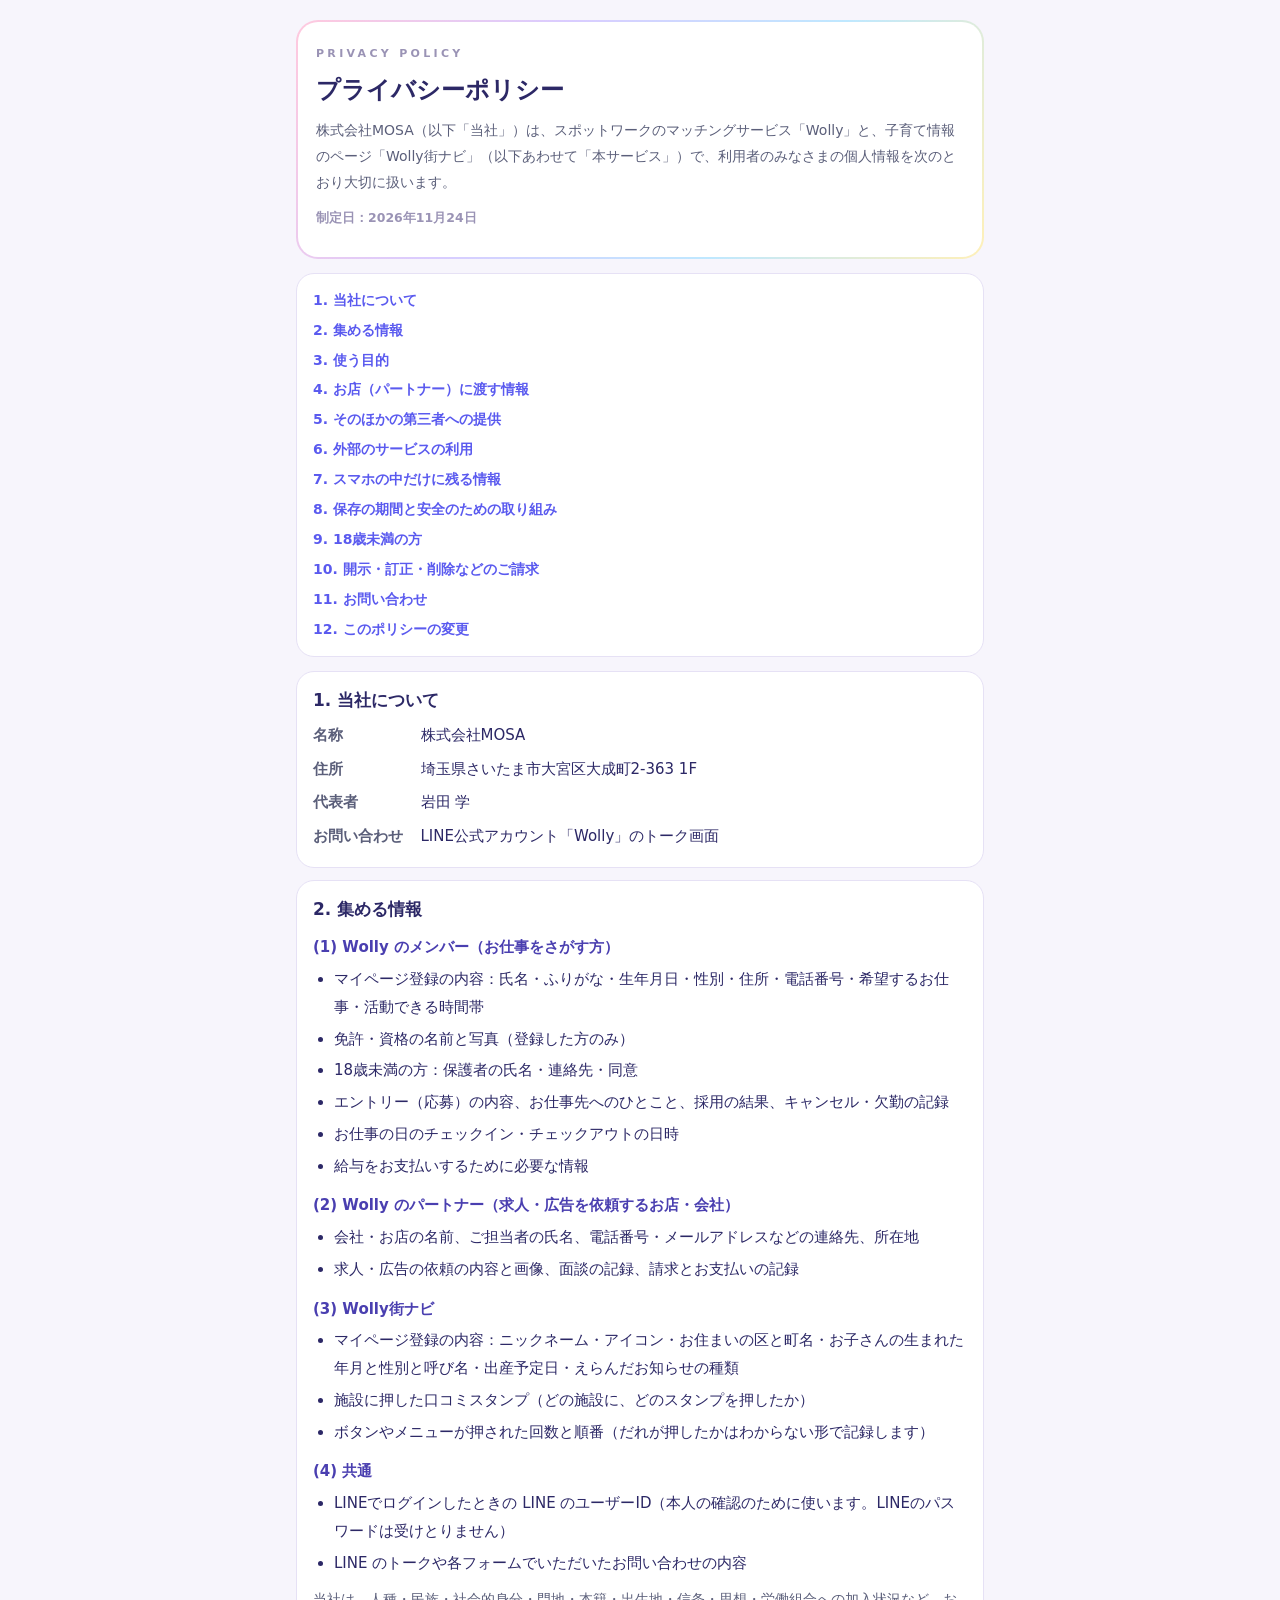
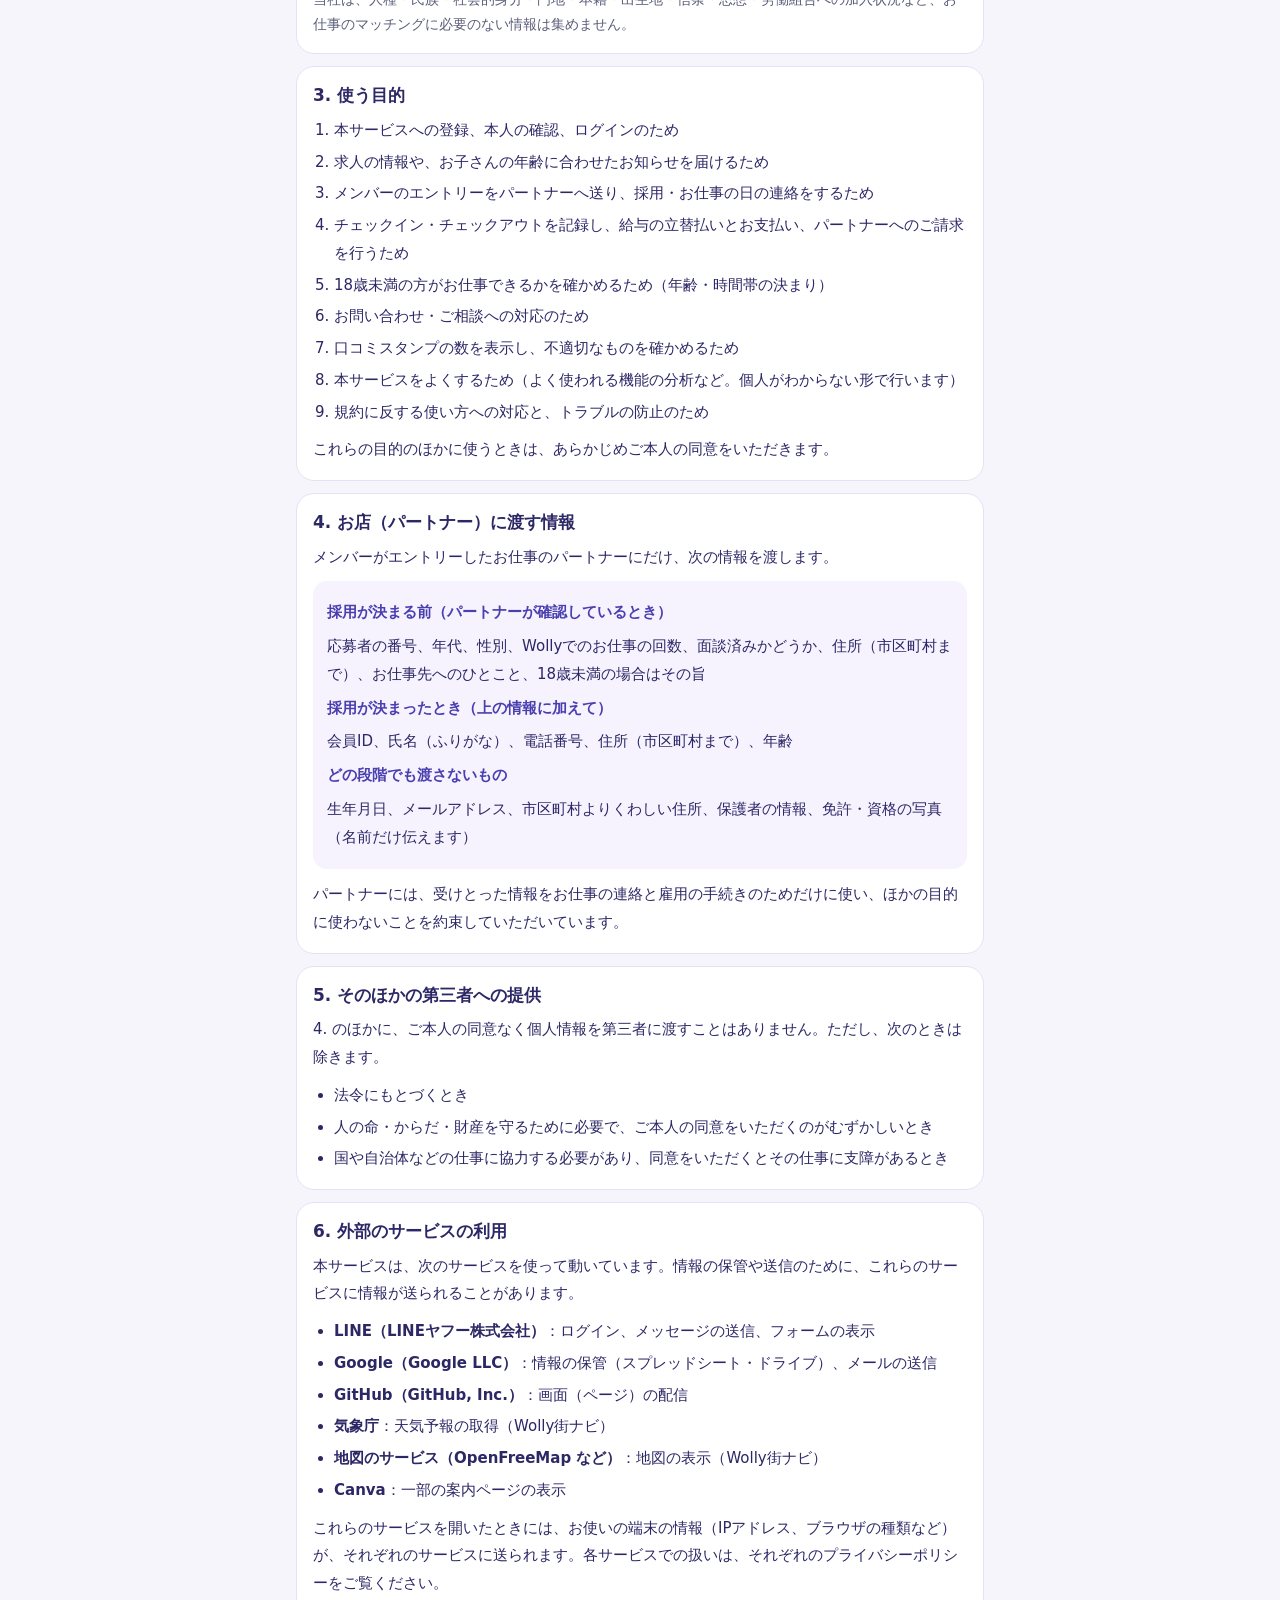
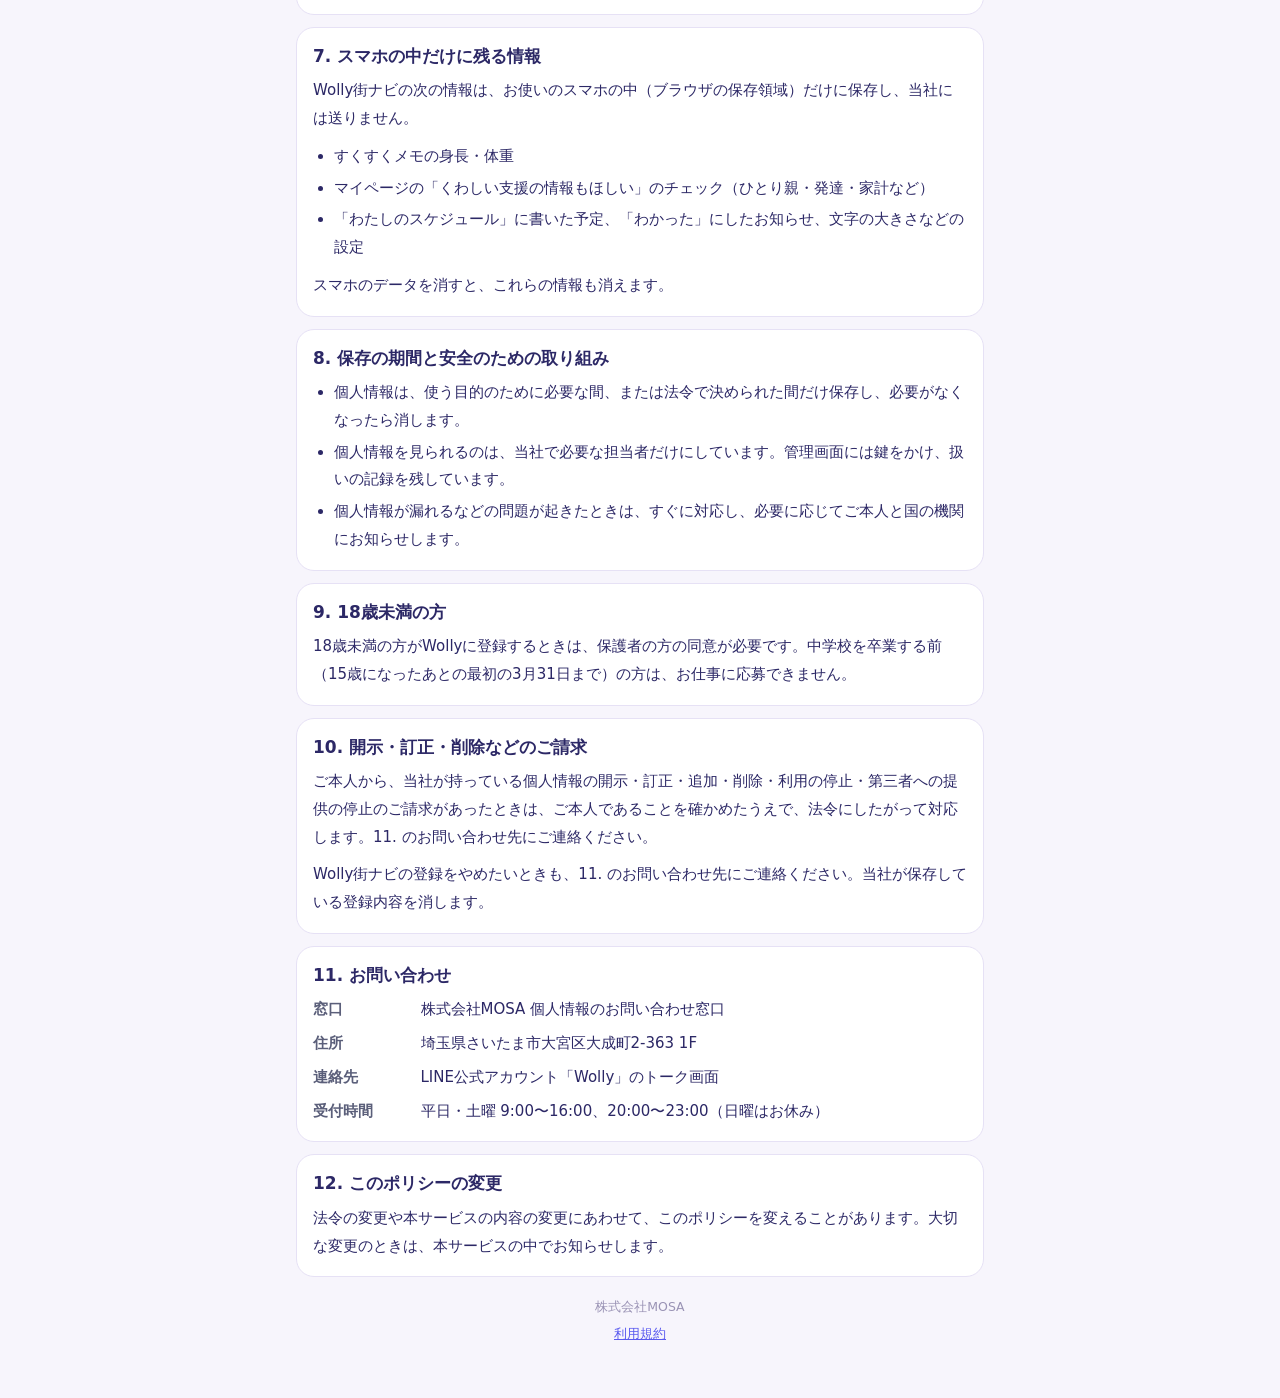
==== policy/index.html @ c994f8da "利用規約・プライバシーポリシーを公開 Co-Authored-By: Claude Opus 5.5 <noreply@anthropic.com>" ====
<!doctype html>
<html lang="ja">
<head>
<meta charset="utf-8">
<meta name="viewport" content="width=device-width,initial-scale=1">
<title>プライバシーポリシー｜Wolly</title>
<meta name="robots" content="index,follow">
<link rel="stylesheet" href="../legal.css">
</head>
<body>
<main class="lg">
<header class="lg-h">
  <p class="lg-k">PRIVACY POLICY</p>
  <h1>プライバシーポリシー</h1>
  <p class="lg-s">株式会社MOSA（以下「当社」）は、スポットワークのマッチングサービス「Wolly」と、子育て情報のページ「Wolly街ナビ」（以下あわせて「本サービス」）で、利用者のみなさまの個人情報を次のとおり大切に扱います。</p>
  <p class="lg-d">制定日：2026年11月24日</p>
</header>

<nav class="lg-toc" aria-label="目次">
  <a href="#p1">1. 当社について</a><a href="#p2">2. 集める情報</a><a href="#p3">3. 使う目的</a><a href="#p4">4. お店（パートナー）に渡す情報</a>
  <a href="#p5">5. そのほかの第三者への提供</a><a href="#p6">6. 外部のサービスの利用</a><a href="#p7">7. スマホの中だけに残る情報</a><a href="#p8">8. 保存の期間と安全のための取り組み</a>
  <a href="#p9">9. 18歳未満の方</a><a href="#p10">10. 開示・訂正・削除などのご請求</a><a href="#p11">11. お問い合わせ</a><a href="#p12">12. このポリシーの変更</a>
</nav>

<section id="p1"><h2>1. 当社について</h2>
<dl class="lg-dl"><dt>名称</dt><dd>株式会社MOSA</dd><dt>住所</dt><dd>埼玉県さいたま市大宮区大成町2-363 1F</dd><dt>代表者</dt><dd>岩田 学</dd><dt>お問い合わせ</dt><dd>LINE公式アカウント「Wolly」のトーク画面</dd></dl>
</section>

<section id="p2"><h2>2. 集める情報</h2>
<h3>(1) Wolly のメンバー（お仕事をさがす方）</h3>
<ul>
<li>マイページ登録の内容：氏名・ふりがな・生年月日・性別・住所・電話番号・希望するお仕事・活動できる時間帯</li>
<li>免許・資格の名前と写真（登録した方のみ）</li>
<li>18歳未満の方：保護者の氏名・連絡先・同意</li>
<li>エントリー（応募）の内容、お仕事先へのひとこと、採用の結果、キャンセル・欠勤の記録</li>
<li>お仕事の日のチェックイン・チェックアウトの日時</li>
<li>給与をお支払いするために必要な情報</li>
</ul>
<h3>(2) Wolly のパートナー（求人・広告を依頼するお店・会社）</h3>
<ul>
<li>会社・お店の名前、ご担当者の氏名、電話番号・メールアドレスなどの連絡先、所在地</li>
<li>求人・広告の依頼の内容と画像、面談の記録、請求とお支払いの記録</li>
</ul>
<h3>(3) Wolly街ナビ</h3>
<ul>
<li>マイページ登録の内容：ニックネーム・アイコン・お住まいの区と町名・お子さんの生まれた年月と性別と呼び名・出産予定日・えらんだお知らせの種類</li>
<li>施設に押した口コミスタンプ（どの施設に、どのスタンプを押したか）</li>
<li>ボタンやメニューが押された回数と順番（だれが押したかはわからない形で記録します）</li>
</ul>
<h3>(4) 共通</h3>
<ul>
<li>LINEでログインしたときの LINE のユーザーID（本人の確認のために使います。LINEのパスワードは受けとりません）</li>
<li>LINE のトークや各フォームでいただいたお問い合わせの内容</li>
</ul>
<p class="lg-n">当社は、人種・民族・社会的身分・門地・本籍・出生地・信条・思想・労働組合への加入状況など、お仕事のマッチングに必要のない情報は集めません。</p>
</section>

<section id="p3"><h2>3. 使う目的</h2>
<ol>
<li>本サービスへの登録、本人の確認、ログインのため</li>
<li>求人の情報や、お子さんの年齢に合わせたお知らせを届けるため</li>
<li>メンバーのエントリーをパートナーへ送り、採用・お仕事の日の連絡をするため</li>
<li>チェックイン・チェックアウトを記録し、給与の立替払いとお支払い、パートナーへのご請求を行うため</li>
<li>18歳未満の方がお仕事できるかを確かめるため（年齢・時間帯の決まり）</li>
<li>お問い合わせ・ご相談への対応のため</li>
<li>口コミスタンプの数を表示し、不適切なものを確かめるため</li>
<li>本サービスをよくするため（よく使われる機能の分析など。個人がわからない形で行います）</li>
<li>規約に反する使い方への対応と、トラブルの防止のため</li>
</ol>
<p>これらの目的のほかに使うときは、あらかじめご本人の同意をいただきます。</p>
</section>

<section id="p4"><h2>4. お店（パートナー）に渡す情報</h2>
<p>メンバーがエントリーしたお仕事のパートナーにだけ、次の情報を渡します。</p>
<div class="lg-box">
<p class="lg-bh">採用が決まる前（パートナーが確認しているとき）</p>
<p>応募者の番号、年代、性別、Wollyでのお仕事の回数、面談済みかどうか、住所（市区町村まで）、お仕事先へのひとこと、18歳未満の場合はその旨</p>
<p class="lg-bh">採用が決まったとき（上の情報に加えて）</p>
<p>会員ID、氏名（ふりがな）、電話番号、住所（市区町村まで）、年齢</p>
<p class="lg-bh">どの段階でも渡さないもの</p>
<p>生年月日、メールアドレス、市区町村よりくわしい住所、保護者の情報、免許・資格の写真（名前だけ伝えます）</p>
</div>
<p>パートナーには、受けとった情報をお仕事の連絡と雇用の手続きのためだけに使い、ほかの目的に使わないことを約束していただいています。</p>
</section>

<section id="p5"><h2>5. そのほかの第三者への提供</h2>
<p>4. のほかに、ご本人の同意なく個人情報を第三者に渡すことはありません。ただし、次のときは除きます。</p>
<ul><li>法令にもとづくとき</li><li>人の命・からだ・財産を守るために必要で、ご本人の同意をいただくのがむずかしいとき</li><li>国や自治体などの仕事に協力する必要があり、同意をいただくとその仕事に支障があるとき</li></ul>
</section>

<section id="p6"><h2>6. 外部のサービスの利用</h2>
<p>本サービスは、次のサービスを使って動いています。情報の保管や送信のために、これらのサービスに情報が送られることがあります。</p>
<ul>
<li><b>LINE（LINEヤフー株式会社）</b>：ログイン、メッセージの送信、フォームの表示</li>
<li><b>Google（Google LLC）</b>：情報の保管（スプレッドシート・ドライブ）、メールの送信</li>
<li><b>GitHub（GitHub, Inc.）</b>：画面（ページ）の配信</li>
<li><b>気象庁</b>：天気予報の取得（Wolly街ナビ）</li>
<li><b>地図のサービス（OpenFreeMap など）</b>：地図の表示（Wolly街ナビ）</li>
<li><b>Canva</b>：一部の案内ページの表示</li>
</ul>
<p>これらのサービスを開いたときには、お使いの端末の情報（IPアドレス、ブラウザの種類など）が、それぞれのサービスに送られます。各サービスでの扱いは、それぞれのプライバシーポリシーをご覧ください。</p>
</section>

<section id="p7"><h2>7. スマホの中だけに残る情報</h2>
<p>Wolly街ナビの次の情報は、お使いのスマホの中（ブラウザの保存領域）だけに保存し、当社には送りません。</p>
<ul>
<li>すくすくメモの身長・体重</li>
<li>マイページの「くわしい支援の情報もほしい」のチェック（ひとり親・発達・家計など）</li>
<li>「わたしのスケジュール」に書いた予定、「わかった」にしたお知らせ、文字の大きさなどの設定</li>
</ul>
<p>スマホのデータを消すと、これらの情報も消えます。</p>
</section>

<section id="p8"><h2>8. 保存の期間と安全のための取り組み</h2>
<ul>
<li>個人情報は、使う目的のために必要な間、または法令で決められた間だけ保存し、必要がなくなったら消します。</li>
<li>個人情報を見られるのは、当社で必要な担当者だけにしています。管理画面には鍵をかけ、扱いの記録を残しています。</li>
<li>個人情報が漏れるなどの問題が起きたときは、すぐに対応し、必要に応じてご本人と国の機関にお知らせします。</li>
</ul>
</section>

<section id="p9"><h2>9. 18歳未満の方</h2>
<p>18歳未満の方がWollyに登録するときは、保護者の方の同意が必要です。中学校を卒業する前（15歳になったあとの最初の3月31日まで）の方は、お仕事に応募できません。</p>
</section>

<section id="p10"><h2>10. 開示・訂正・削除などのご請求</h2>
<p>ご本人から、当社が持っている個人情報の開示・訂正・追加・削除・利用の停止・第三者への提供の停止のご請求があったときは、ご本人であることを確かめたうえで、法令にしたがって対応します。11. のお問い合わせ先にご連絡ください。</p>
<p>Wolly街ナビの登録をやめたいときも、11. のお問い合わせ先にご連絡ください。当社が保存している登録内容を消します。</p>
</section>

<section id="p11"><h2>11. お問い合わせ</h2>
<dl class="lg-dl"><dt>窓口</dt><dd>株式会社MOSA 個人情報のお問い合わせ窓口</dd><dt>住所</dt><dd>埼玉県さいたま市大宮区大成町2-363 1F</dd><dt>連絡先</dt><dd>LINE公式アカウント「Wolly」のトーク画面</dd><dt>受付時間</dt><dd>平日・土曜 9:00〜16:00、20:00〜23:00（日曜はお休み）</dd></dl>
</section>

<section id="p12"><h2>12. このポリシーの変更</h2>
<p>法令の変更や本サービスの内容の変更にあわせて、このポリシーを変えることがあります。大切な変更のときは、本サービスの中でお知らせします。</p>
</section>

<footer class="lg-f"><p>株式会社MOSA</p><p><a href="../terms/">利用規約</a></p></footer>
</main>
</body>
</html>
---- legal.css ----
/* 利用規約・プライバシーポリシー（liff/terms/・liff/policy/） */
:root{--ink:#2C2866;--sub:#5B5F7A;--line:#E6E1F5;--accent:#5A5AEF;--bg:#F7F5FC}
*{box-sizing:border-box}
html{-webkit-text-size-adjust:100%;text-size-adjust:100%}
body{margin:0;background:var(--bg);color:var(--ink);font-family:"Hiragino Sans","Hiragino Kaku Gothic ProN","Noto Sans JP",system-ui,sans-serif;font-size:15px;line-height:1.85;word-break:normal;overflow-wrap:anywhere}
.lg{max-width:720px;margin:0 auto;padding:20px 16px 48px}
.lg-h{padding:22px 18px 18px;border-radius:22px;background:#fff;border:2px solid transparent;background:linear-gradient(#fff,#fff) padding-box,linear-gradient(120deg,#FFC9DE,#D9CCFF,#BFE8FF,#FFF0B8) border-box;margin:0 0 14px}
.lg-k{margin:0;font-size:11px;letter-spacing:.3em;font-weight:700;color:#9A93B5}
.lg h1{margin:2px 0 10px;font-size:24px;line-height:1.4}
.lg-s{margin:0 0 8px;color:var(--sub);font-size:14px}
.lg-d{margin:0;font-size:12.5px;color:#9A93B5;font-weight:700}
.lg-toc{display:grid;gap:4px;margin:0 0 14px;padding:14px 16px;border-radius:18px;background:#fff;border:1px solid var(--line)}
.lg-toc a{color:var(--accent);text-decoration:none;font-size:14px;font-weight:700}
.lg section{margin:0 0 12px;padding:16px 16px 6px;border-radius:18px;background:#fff;border:1px solid var(--line);scroll-margin-top:12px}
.lg h2{margin:0 0 8px;font-size:17px;line-height:1.5;color:var(--ink)}
.lg h3{margin:12px 0 4px;font-size:15px;color:#4A3FB0}
.lg p{margin:0 0 10px}
.lg ul,.lg ol{margin:0 0 10px;padding-left:1.4em}
.lg li{margin:0 0 4px}
.lg-dl{display:grid;grid-template-columns:6.5em 1fr;gap:6px 10px;margin:0 0 10px}
.lg-dl dt{font-weight:700;color:var(--sub)}
.lg-dl dd{margin:0}
.lg-box{margin:6px 0 12px;padding:12px 14px;border-radius:14px;background:#F6F3FF}
.lg-box p{margin:0 0 6px}
.lg-bh{font-weight:800;color:#4A3FB0;margin-top:6px!important}
.lg-n{font-size:13.5px;color:var(--sub)}
.lg a{color:var(--accent)}
.lg-f{margin:18px 0 0;text-align:center;font-size:12.5px;color:#9A93B5}
.lg-f p{margin:0 0 4px}
@media (max-width:359px){body{font-size:14px}.lg h1{font-size:21px}.lg-dl{grid-template-columns:1fr}.lg-dl dt{margin-top:4px}}
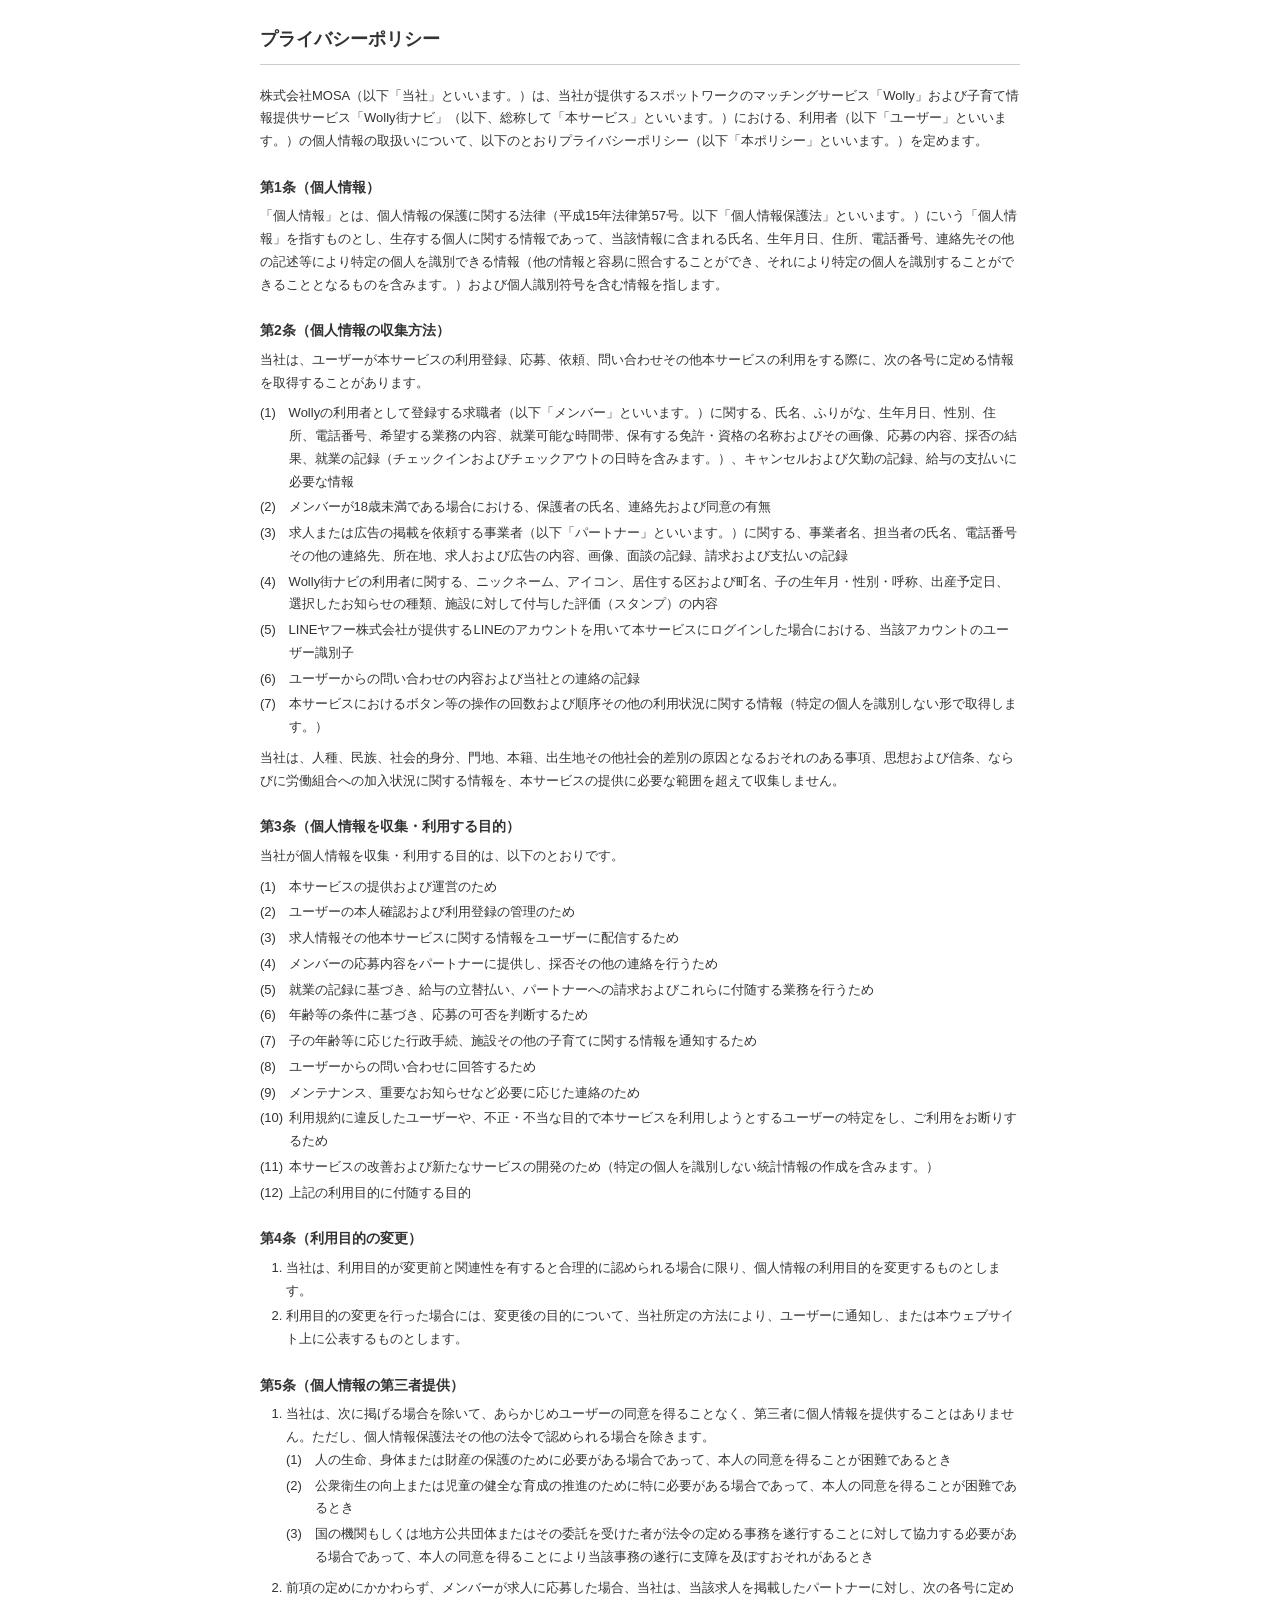
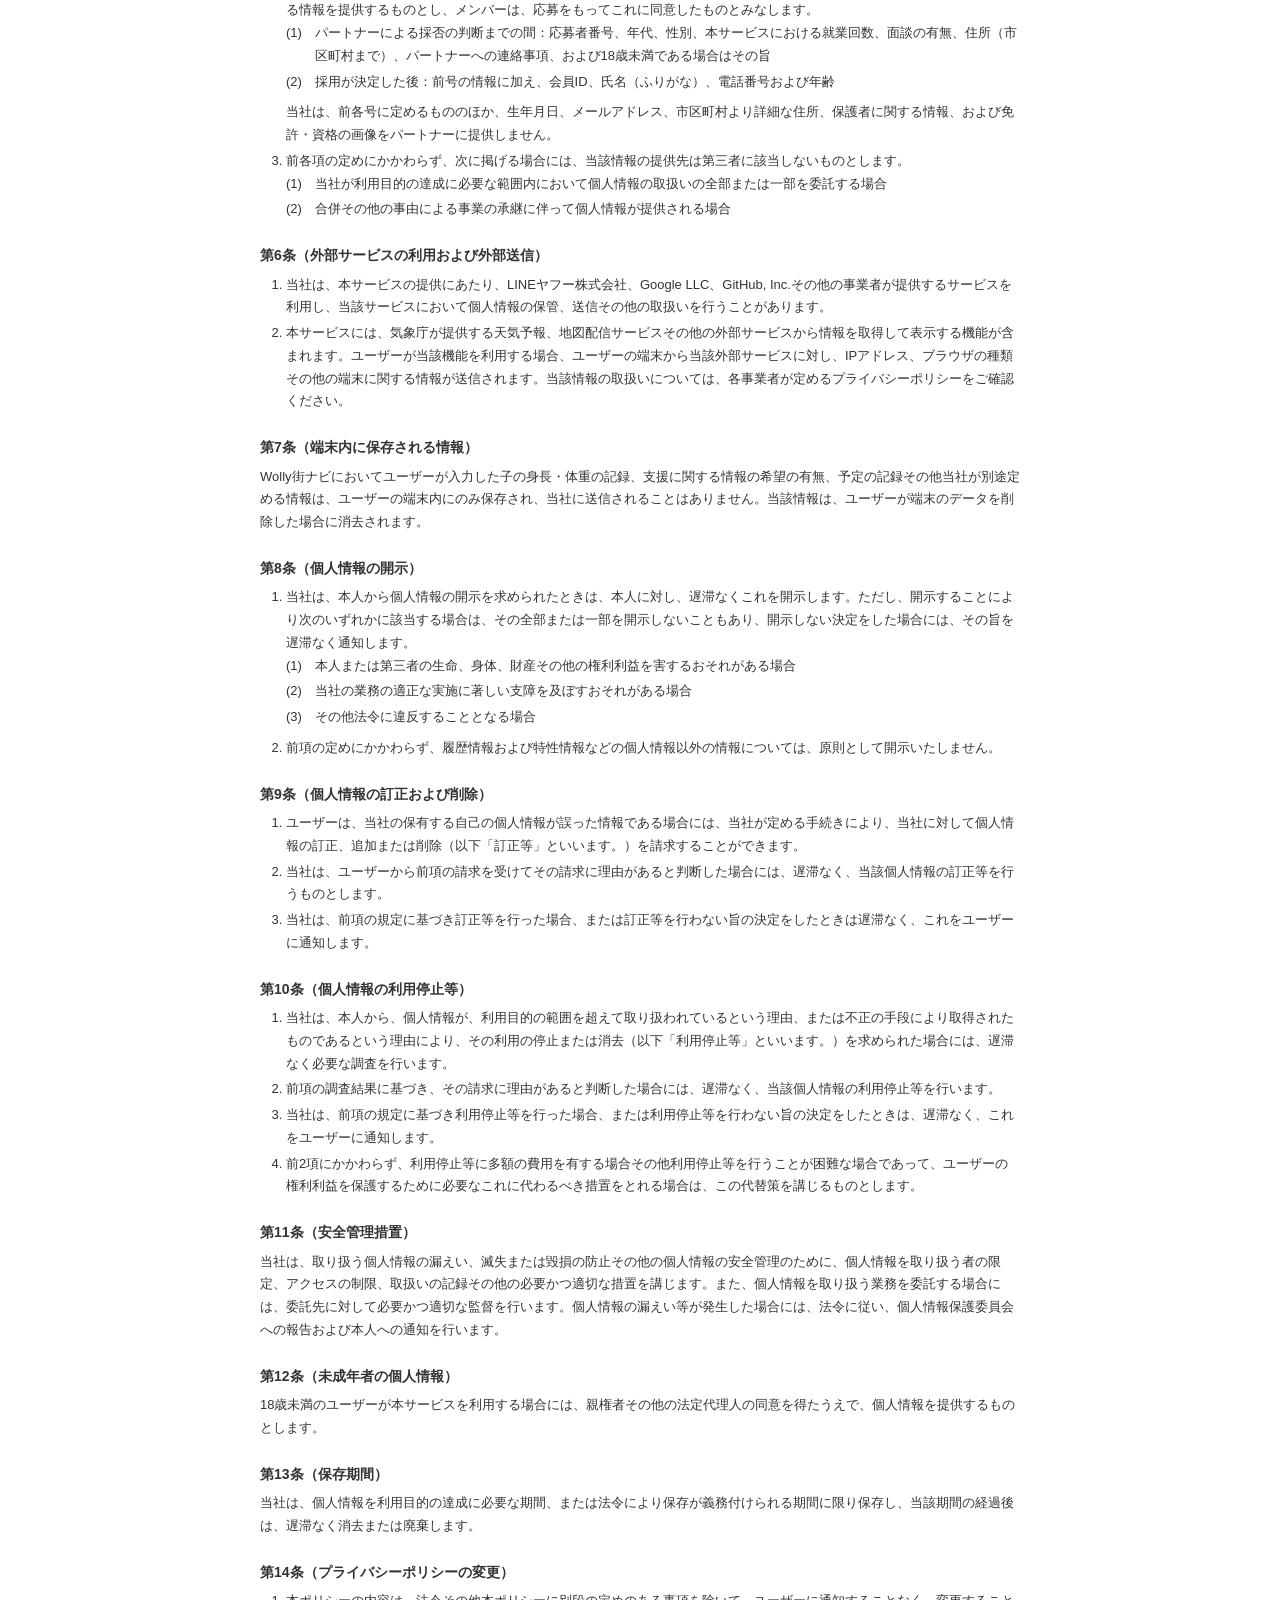
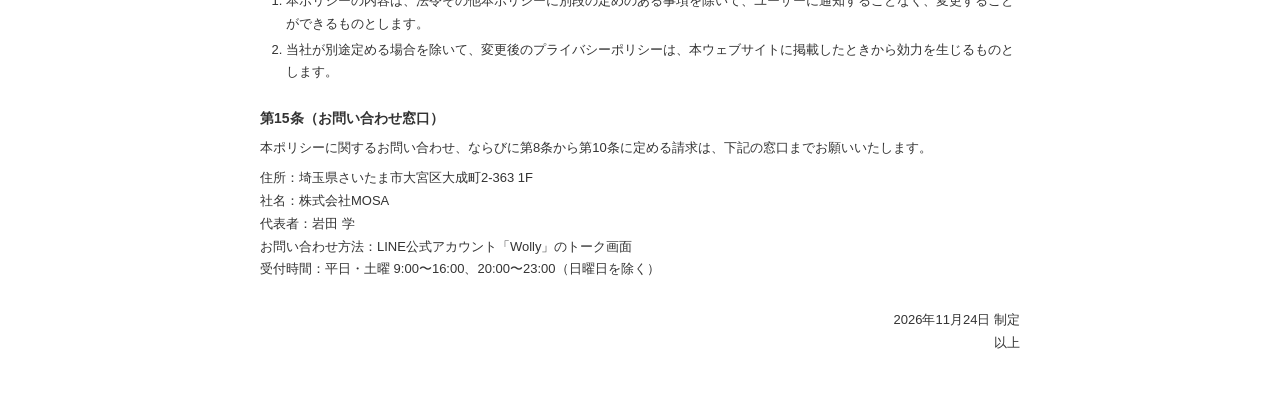
==== commit fb262336: "プライバシーポリシーを条文形式に Co-Authored-By: Claude Opus 5.5 <noreply@anthropic.com>" ====
--- a/policy/index.html
+++ b/policy/index.html
@@ -3,140 +3,149 @@
 <head>
 <meta charset="utf-8">
 <meta name="viewport" content="width=device-width,initial-scale=1">
-<title>プライバシーポリシー｜Wolly</title>
+<title>プライバシーポリシー｜株式会社MOSA</title>
 <meta name="robots" content="index,follow">
-<link rel="stylesheet" href="../legal.css">
+<style>
+html{-webkit-text-size-adjust:100%;text-size-adjust:100%}
+body{margin:0;background:#fff;color:#333;font-family:"Hiragino Kaku Gothic ProN","Hiragino Sans","Noto Sans JP",Meiryo,sans-serif;font-size:13px;line-height:1.75;word-break:normal;overflow-wrap:anywhere}
+main{max-width:760px;margin:0 auto;padding:24px 16px 48px}
+h1{font-size:18px;font-weight:bold;margin:0 0 20px;padding-bottom:8px;border-bottom:1px solid #ccc}
+h2{font-size:14px;font-weight:bold;margin:22px 0 6px}
+p{margin:0 0 8px}
+ol,ul{margin:0 0 8px;padding-left:2em}
+li{margin:0 0 3px}
+ol.paren{list-style:none;padding-left:2.2em}
+ol.paren>li{text-indent:-2.2em}
+ol.paren>li>span.n{display:inline-block;width:2.2em;text-indent:0}
+.right{text-align:right;margin-top:28px}
+a{color:#333}
+</style>
 </head>
 <body>
-<main class="lg">
-<header class="lg-h">
-  <p class="lg-k">PRIVACY POLICY</p>
-  <h1>プライバシーポリシー</h1>
-  <p class="lg-s">株式会社MOSA（以下「当社」）は、スポットワークのマッチングサービス「Wolly」と、子育て情報のページ「Wolly街ナビ」（以下あわせて「本サービス」）で、利用者のみなさまの個人情報を次のとおり大切に扱います。</p>
-  <p class="lg-d">制定日：2026年11月24日</p>
-</header>
+<main>
+<h1>プライバシーポリシー</h1>
 
-<nav class="lg-toc" aria-label="目次">
-  <a href="#p1">1. 当社について</a><a href="#p2">2. 集める情報</a><a href="#p3">3. 使う目的</a><a href="#p4">4. お店（パートナー）に渡す情報</a>
-  <a href="#p5">5. そのほかの第三者への提供</a><a href="#p6">6. 外部のサービスの利用</a><a href="#p7">7. スマホの中だけに残る情報</a><a href="#p8">8. 保存の期間と安全のための取り組み</a>
-  <a href="#p9">9. 18歳未満の方</a><a href="#p10">10. 開示・訂正・削除などのご請求</a><a href="#p11">11. お問い合わせ</a><a href="#p12">12. このポリシーの変更</a>
-</nav>
+<p>株式会社MOSA（以下「当社」といいます。）は、当社が提供するスポットワークのマッチングサービス「Wolly」および子育て情報提供サービス「Wolly街ナビ」（以下、総称して「本サービス」といいます。）における、利用者（以下「ユーザー」といいます。）の個人情報の取扱いについて、以下のとおりプライバシーポリシー（以下「本ポリシー」といいます。）を定めます。</p>
 
-<section id="p1"><h2>1. 当社について</h2>
-<dl class="lg-dl"><dt>名称</dt><dd>株式会社MOSA</dd><dt>住所</dt><dd>埼玉県さいたま市大宮区大成町2-363 1F</dd><dt>代表者</dt><dd>岩田 学</dd><dt>お問い合わせ</dt><dd>LINE公式アカウント「Wolly」のトーク画面</dd></dl>
-</section>
+<h2>第1条（個人情報）</h2>
+<p>「個人情報」とは、個人情報の保護に関する法律（平成15年法律第57号。以下「個人情報保護法」といいます。）にいう「個人情報」を指すものとし、生存する個人に関する情報であって、当該情報に含まれる氏名、生年月日、住所、電話番号、連絡先その他の記述等により特定の個人を識別できる情報（他の情報と容易に照合することができ、それにより特定の個人を識別することができることとなるものを含みます。）および個人識別符号を含む情報を指します。</p>
 
-<section id="p2"><h2>2. 集める情報</h2>
-<h3>(1) Wolly のメンバー（お仕事をさがす方）</h3>
-<ul>
-<li>マイページ登録の内容：氏名・ふりがな・生年月日・性別・住所・電話番号・希望するお仕事・活動できる時間帯</li>
-<li>免許・資格の名前と写真（登録した方のみ）</li>
-<li>18歳未満の方：保護者の氏名・連絡先・同意</li>
-<li>エントリー（応募）の内容、お仕事先へのひとこと、採用の結果、キャンセル・欠勤の記録</li>
-<li>お仕事の日のチェックイン・チェックアウトの日時</li>
-<li>給与をお支払いするために必要な情報</li>
-</ul>
-<h3>(2) Wolly のパートナー（求人・広告を依頼するお店・会社）</h3>
-<ul>
-<li>会社・お店の名前、ご担当者の氏名、電話番号・メールアドレスなどの連絡先、所在地</li>
-<li>求人・広告の依頼の内容と画像、面談の記録、請求とお支払いの記録</li>
-</ul>
-<h3>(3) Wolly街ナビ</h3>
-<ul>
-<li>マイページ登録の内容：ニックネーム・アイコン・お住まいの区と町名・お子さんの生まれた年月と性別と呼び名・出産予定日・えらんだお知らせの種類</li>
-<li>施設に押した口コミスタンプ（どの施設に、どのスタンプを押したか）</li>
-<li>ボタンやメニューが押された回数と順番（だれが押したかはわからない形で記録します）</li>
-</ul>
-<h3>(4) 共通</h3>
-<ul>
-<li>LINEでログインしたときの LINE のユーザーID（本人の確認のために使います。LINEのパスワードは受けとりません）</li>
-<li>LINE のトークや各フォームでいただいたお問い合わせの内容</li>
-</ul>
-<p class="lg-n">当社は、人種・民族・社会的身分・門地・本籍・出生地・信条・思想・労働組合への加入状況など、お仕事のマッチングに必要のない情報は集めません。</p>
-</section>
+<h2>第2条（個人情報の収集方法）</h2>
+<p>当社は、ユーザーが本サービスの利用登録、応募、依頼、問い合わせその他本サービスの利用をする際に、次の各号に定める情報を取得することがあります。</p>
+<ol class="paren">
+<li><span class="n">(1)</span>Wollyの利用者として登録する求職者（以下「メンバー」といいます。）に関する、氏名、ふりがな、生年月日、性別、住所、電話番号、希望する業務の内容、就業可能な時間帯、保有する免許・資格の名称およびその画像、応募の内容、採否の結果、就業の記録（チェックインおよびチェックアウトの日時を含みます。）、キャンセルおよび欠勤の記録、給与の支払いに必要な情報</li>
+<li><span class="n">(2)</span>メンバーが18歳未満である場合における、保護者の氏名、連絡先および同意の有無</li>
+<li><span class="n">(3)</span>求人または広告の掲載を依頼する事業者（以下「パートナー」といいます。）に関する、事業者名、担当者の氏名、電話番号その他の連絡先、所在地、求人および広告の内容、画像、面談の記録、請求および支払いの記録</li>
+<li><span class="n">(4)</span>Wolly街ナビの利用者に関する、ニックネーム、アイコン、居住する区および町名、子の生年月・性別・呼称、出産予定日、選択したお知らせの種類、施設に対して付与した評価（スタンプ）の内容</li>
+<li><span class="n">(5)</span>LINEヤフー株式会社が提供するLINEのアカウントを用いて本サービスにログインした場合における、当該アカウントのユーザー識別子</li>
+<li><span class="n">(6)</span>ユーザーからの問い合わせの内容および当社との連絡の記録</li>
+<li><span class="n">(7)</span>本サービスにおけるボタン等の操作の回数および順序その他の利用状況に関する情報（特定の個人を識別しない形で取得します。）</li>
+</ol>
+<p>当社は、人種、民族、社会的身分、門地、本籍、出生地その他社会的差別の原因となるおそれのある事項、思想および信条、ならびに労働組合への加入状況に関する情報を、本サービスの提供に必要な範囲を超えて収集しません。</p>
 
-<section id="p3"><h2>3. 使う目的</h2>
+<h2>第3条（個人情報を収集・利用する目的）</h2>
+<p>当社が個人情報を収集・利用する目的は、以下のとおりです。</p>
+<ol class="paren">
+<li><span class="n">(1)</span>本サービスの提供および運営のため</li>
+<li><span class="n">(2)</span>ユーザーの本人確認および利用登録の管理のため</li>
+<li><span class="n">(3)</span>求人情報その他本サービスに関する情報をユーザーに配信するため</li>
+<li><span class="n">(4)</span>メンバーの応募内容をパートナーに提供し、採否その他の連絡を行うため</li>
+<li><span class="n">(5)</span>就業の記録に基づき、給与の立替払い、パートナーへの請求およびこれらに付随する業務を行うため</li>
+<li><span class="n">(6)</span>年齢等の条件に基づき、応募の可否を判断するため</li>
+<li><span class="n">(7)</span>子の年齢等に応じた行政手続、施設その他の子育てに関する情報を通知するため</li>
+<li><span class="n">(8)</span>ユーザーからの問い合わせに回答するため</li>
+<li><span class="n">(9)</span>メンテナンス、重要なお知らせなど必要に応じた連絡のため</li>
+<li><span class="n">(10)</span>利用規約に違反したユーザーや、不正・不当な目的で本サービスを利用しようとするユーザーの特定をし、ご利用をお断りするため</li>
+<li><span class="n">(11)</span>本サービスの改善および新たなサービスの開発のため（特定の個人を識別しない統計情報の作成を含みます。）</li>
+<li><span class="n">(12)</span>上記の利用目的に付随する目的</li>
+</ol>
+
+<h2>第4条（利用目的の変更）</h2>
 <ol>
-<li>本サービスへの登録、本人の確認、ログインのため</li>
-<li>求人の情報や、お子さんの年齢に合わせたお知らせを届けるため</li>
-<li>メンバーのエントリーをパートナーへ送り、採用・お仕事の日の連絡をするため</li>
-<li>チェックイン・チェックアウトを記録し、給与の立替払いとお支払い、パートナーへのご請求を行うため</li>
-<li>18歳未満の方がお仕事できるかを確かめるため（年齢・時間帯の決まり）</li>
-<li>お問い合わせ・ご相談への対応のため</li>
-<li>口コミスタンプの数を表示し、不適切なものを確かめるため</li>
-<li>本サービスをよくするため（よく使われる機能の分析など。個人がわからない形で行います）</li>
-<li>規約に反する使い方への対応と、トラブルの防止のため</li>
+<li>当社は、利用目的が変更前と関連性を有すると合理的に認められる場合に限り、個人情報の利用目的を変更するものとします。</li>
+<li>利用目的の変更を行った場合には、変更後の目的について、当社所定の方法により、ユーザーに通知し、または本ウェブサイト上に公表するものとします。</li>
 </ol>
-<p>これらの目的のほかに使うときは、あらかじめご本人の同意をいただきます。</p>
-</section>
 
-<section id="p4"><h2>4. お店（パートナー）に渡す情報</h2>
-<p>メンバーがエントリーしたお仕事のパートナーにだけ、次の情報を渡します。</p>
-<div class="lg-box">
-<p class="lg-bh">採用が決まる前（パートナーが確認しているとき）</p>
-<p>応募者の番号、年代、性別、Wollyでのお仕事の回数、面談済みかどうか、住所（市区町村まで）、お仕事先へのひとこと、18歳未満の場合はその旨</p>
-<p class="lg-bh">採用が決まったとき（上の情報に加えて）</p>
-<p>会員ID、氏名（ふりがな）、電話番号、住所（市区町村まで）、年齢</p>
-<p class="lg-bh">どの段階でも渡さないもの</p>
-<p>生年月日、メールアドレス、市区町村よりくわしい住所、保護者の情報、免許・資格の写真（名前だけ伝えます）</p>
-</div>
-<p>パートナーには、受けとった情報をお仕事の連絡と雇用の手続きのためだけに使い、ほかの目的に使わないことを約束していただいています。</p>
-</section>
+<h2>第5条（個人情報の第三者提供）</h2>
+<ol>
+<li>当社は、次に掲げる場合を除いて、あらかじめユーザーの同意を得ることなく、第三者に個人情報を提供することはありません。ただし、個人情報保護法その他の法令で認められる場合を除きます。
+<ol class="paren">
+<li><span class="n">(1)</span>人の生命、身体または財産の保護のために必要がある場合であって、本人の同意を得ることが困難であるとき</li>
+<li><span class="n">(2)</span>公衆衛生の向上または児童の健全な育成の推進のために特に必要がある場合であって、本人の同意を得ることが困難であるとき</li>
+<li><span class="n">(3)</span>国の機関もしくは地方公共団体またはその委託を受けた者が法令の定める事務を遂行することに対して協力する必要がある場合であって、本人の同意を得ることにより当該事務の遂行に支障を及ぼすおそれがあるとき</li>
+</ol></li>
+<li>前項の定めにかかわらず、メンバーが求人に応募した場合、当社は、当該求人を掲載したパートナーに対し、次の各号に定める情報を提供するものとし、メンバーは、応募をもってこれに同意したものとみなします。
+<ol class="paren">
+<li><span class="n">(1)</span>パートナーによる採否の判断までの間：応募者番号、年代、性別、本サービスにおける就業回数、面談の有無、住所（市区町村まで）、パートナーへの連絡事項、および18歳未満である場合はその旨</li>
+<li><span class="n">(2)</span>採用が決定した後：前号の情報に加え、会員ID、氏名（ふりがな）、電話番号および年齢</li>
+</ol>
+当社は、前各号に定めるもののほか、生年月日、メールアドレス、市区町村より詳細な住所、保護者に関する情報、および免許・資格の画像をパートナーに提供しません。</li>
+<li>前各項の定めにかかわらず、次に掲げる場合には、当該情報の提供先は第三者に該当しないものとします。
+<ol class="paren">
+<li><span class="n">(1)</span>当社が利用目的の達成に必要な範囲内において個人情報の取扱いの全部または一部を委託する場合</li>
+<li><span class="n">(2)</span>合併その他の事由による事業の承継に伴って個人情報が提供される場合</li>
+</ol></li>
+</ol>
 
-<section id="p5"><h2>5. そのほかの第三者への提供</h2>
-<p>4. のほかに、ご本人の同意なく個人情報を第三者に渡すことはありません。ただし、次のときは除きます。</p>
-<ul><li>法令にもとづくとき</li><li>人の命・からだ・財産を守るために必要で、ご本人の同意をいただくのがむずかしいとき</li><li>国や自治体などの仕事に協力する必要があり、同意をいただくとその仕事に支障があるとき</li></ul>
-</section>
+<h2>第6条（外部サービスの利用および外部送信）</h2>
+<ol>
+<li>当社は、本サービスの提供にあたり、LINEヤフー株式会社、Google LLC、GitHub, Inc.その他の事業者が提供するサービスを利用し、当該サービスにおいて個人情報の保管、送信その他の取扱いを行うことがあります。</li>
+<li>本サービスには、気象庁が提供する天気予報、地図配信サービスその他の外部サービスから情報を取得して表示する機能が含まれます。ユーザーが当該機能を利用する場合、ユーザーの端末から当該外部サービスに対し、IPアドレス、ブラウザの種類その他の端末に関する情報が送信されます。当該情報の取扱いについては、各事業者が定めるプライバシーポリシーをご確認ください。</li>
+</ol>
 
-<section id="p6"><h2>6. 外部のサービスの利用</h2>
-<p>本サービスは、次のサービスを使って動いています。情報の保管や送信のために、これらのサービスに情報が送られることがあります。</p>
-<ul>
-<li><b>LINE（LINEヤフー株式会社）</b>：ログイン、メッセージの送信、フォームの表示</li>
-<li><b>Google（Google LLC）</b>：情報の保管（スプレッドシート・ドライブ）、メールの送信</li>
-<li><b>GitHub（GitHub, Inc.）</b>：画面（ページ）の配信</li>
-<li><b>気象庁</b>：天気予報の取得（Wolly街ナビ）</li>
-<li><b>地図のサービス（OpenFreeMap など）</b>：地図の表示（Wolly街ナビ）</li>
-<li><b>Canva</b>：一部の案内ページの表示</li>
-</ul>
-<p>これらのサービスを開いたときには、お使いの端末の情報（IPアドレス、ブラウザの種類など）が、それぞれのサービスに送られます。各サービスでの扱いは、それぞれのプライバシーポリシーをご覧ください。</p>
-</section>
+<h2>第7条（端末内に保存される情報）</h2>
+<p>Wolly街ナビにおいてユーザーが入力した子の身長・体重の記録、支援に関する情報の希望の有無、予定の記録その他当社が別途定める情報は、ユーザーの端末内にのみ保存され、当社に送信されることはありません。当該情報は、ユーザーが端末のデータを削除した場合に消去されます。</p>
 
-<section id="p7"><h2>7. スマホの中だけに残る情報</h2>
-<p>Wolly街ナビの次の情報は、お使いのスマホの中（ブラウザの保存領域）だけに保存し、当社には送りません。</p>
-<ul>
-<li>すくすくメモの身長・体重</li>
-<li>マイページの「くわしい支援の情報もほしい」のチェック（ひとり親・発達・家計など）</li>
-<li>「わたしのスケジュール」に書いた予定、「わかった」にしたお知らせ、文字の大きさなどの設定</li>
-</ul>
-<p>スマホのデータを消すと、これらの情報も消えます。</p>
-</section>
+<h2>第8条（個人情報の開示）</h2>
+<ol>
+<li>当社は、本人から個人情報の開示を求められたときは、本人に対し、遅滞なくこれを開示します。ただし、開示することにより次のいずれかに該当する場合は、その全部または一部を開示しないこともあり、開示しない決定をした場合には、その旨を遅滞なく通知します。
+<ol class="paren">
+<li><span class="n">(1)</span>本人または第三者の生命、身体、財産その他の権利利益を害するおそれがある場合</li>
+<li><span class="n">(2)</span>当社の業務の適正な実施に著しい支障を及ぼすおそれがある場合</li>
+<li><span class="n">(3)</span>その他法令に違反することとなる場合</li>
+</ol></li>
+<li>前項の定めにかかわらず、履歴情報および特性情報などの個人情報以外の情報については、原則として開示いたしません。</li>
+</ol>
 
-<section id="p8"><h2>8. 保存の期間と安全のための取り組み</h2>
-<ul>
-<li>個人情報は、使う目的のために必要な間、または法令で決められた間だけ保存し、必要がなくなったら消します。</li>
-<li>個人情報を見られるのは、当社で必要な担当者だけにしています。管理画面には鍵をかけ、扱いの記録を残しています。</li>
-<li>個人情報が漏れるなどの問題が起きたときは、すぐに対応し、必要に応じてご本人と国の機関にお知らせします。</li>
-</ul>
-</section>
+<h2>第9条（個人情報の訂正および削除）</h2>
+<ol>
+<li>ユーザーは、当社の保有する自己の個人情報が誤った情報である場合には、当社が定める手続きにより、当社に対して個人情報の訂正、追加または削除（以下「訂正等」といいます。）を請求することができます。</li>
+<li>当社は、ユーザーから前項の請求を受けてその請求に理由があると判断した場合には、遅滞なく、当該個人情報の訂正等を行うものとします。</li>
+<li>当社は、前項の規定に基づき訂正等を行った場合、または訂正等を行わない旨の決定をしたときは遅滞なく、これをユーザーに通知します。</li>
+</ol>
 
-<section id="p9"><h2>9. 18歳未満の方</h2>
-<p>18歳未満の方がWollyに登録するときは、保護者の方の同意が必要です。中学校を卒業する前（15歳になったあとの最初の3月31日まで）の方は、お仕事に応募できません。</p>
-</section>
+<h2>第10条（個人情報の利用停止等）</h2>
+<ol>
+<li>当社は、本人から、個人情報が、利用目的の範囲を超えて取り扱われているという理由、または不正の手段により取得されたものであるという理由により、その利用の停止または消去（以下「利用停止等」といいます。）を求められた場合には、遅滞なく必要な調査を行います。</li>
+<li>前項の調査結果に基づき、その請求に理由があると判断した場合には、遅滞なく、当該個人情報の利用停止等を行います。</li>
+<li>当社は、前項の規定に基づき利用停止等を行った場合、または利用停止等を行わない旨の決定をしたときは、遅滞なく、これをユーザーに通知します。</li>
+<li>前2項にかかわらず、利用停止等に多額の費用を有する場合その他利用停止等を行うことが困難な場合であって、ユーザーの権利利益を保護するために必要なこれに代わるべき措置をとれる場合は、この代替策を講じるものとします。</li>
+</ol>
 
-<section id="p10"><h2>10. 開示・訂正・削除などのご請求</h2>
-<p>ご本人から、当社が持っている個人情報の開示・訂正・追加・削除・利用の停止・第三者への提供の停止のご請求があったときは、ご本人であることを確かめたうえで、法令にしたがって対応します。11. のお問い合わせ先にご連絡ください。</p>
-<p>Wolly街ナビの登録をやめたいときも、11. のお問い合わせ先にご連絡ください。当社が保存している登録内容を消します。</p>
-</section>
+<h2>第11条（安全管理措置）</h2>
+<p>当社は、取り扱う個人情報の漏えい、滅失または毀損の防止その他の個人情報の安全管理のために、個人情報を取り扱う者の限定、アクセスの制限、取扱いの記録その他の必要かつ適切な措置を講じます。また、個人情報を取り扱う業務を委託する場合には、委託先に対して必要かつ適切な監督を行います。個人情報の漏えい等が発生した場合には、法令に従い、個人情報保護委員会への報告および本人への通知を行います。</p>
 
-<section id="p11"><h2>11. お問い合わせ</h2>
-<dl class="lg-dl"><dt>窓口</dt><dd>株式会社MOSA 個人情報のお問い合わせ窓口</dd><dt>住所</dt><dd>埼玉県さいたま市大宮区大成町2-363 1F</dd><dt>連絡先</dt><dd>LINE公式アカウント「Wolly」のトーク画面</dd><dt>受付時間</dt><dd>平日・土曜 9:00〜16:00、20:00〜23:00（日曜はお休み）</dd></dl>
-</section>
+<h2>第12条（未成年者の個人情報）</h2>
+<p>18歳未満のユーザーが本サービスを利用する場合には、親権者その他の法定代理人の同意を得たうえで、個人情報を提供するものとします。</p>
 
-<section id="p12"><h2>12. このポリシーの変更</h2>
-<p>法令の変更や本サービスの内容の変更にあわせて、このポリシーを変えることがあります。大切な変更のときは、本サービスの中でお知らせします。</p>
-</section>
+<h2>第13条（保存期間）</h2>
+<p>当社は、個人情報を利用目的の達成に必要な期間、または法令により保存が義務付けられる期間に限り保存し、当該期間の経過後は、遅滞なく消去または廃棄します。</p>
 
-<footer class="lg-f"><p>株式会社MOSA</p><p><a href="../terms/">利用規約</a></p></footer>
+<h2>第14条（プライバシーポリシーの変更）</h2>
+<ol>
+<li>本ポリシーの内容は、法令その他本ポリシーに別段の定めのある事項を除いて、ユーザーに通知することなく、変更することができるものとします。</li>
+<li>当社が別途定める場合を除いて、変更後のプライバシーポリシーは、本ウェブサイトに掲載したときから効力を生じるものとします。</li>
+</ol>
+
+<h2>第15条（お問い合わせ窓口）</h2>
+<p>本ポリシーに関するお問い合わせ、ならびに第8条から第10条に定める請求は、下記の窓口までお願いいたします。</p>
+<p>住所：埼玉県さいたま市大宮区大成町2-363 1F<br>
+社名：株式会社MOSA<br>
+代表者：岩田 学<br>
+お問い合わせ方法：LINE公式アカウント「Wolly」のトーク画面<br>
+受付時間：平日・土曜 9:00〜16:00、20:00〜23:00（日曜日を除く）</p>
+
+<p class="right">2026年11月24日 制定<br>以上</p>
 </main>
 </body>
 </html>
